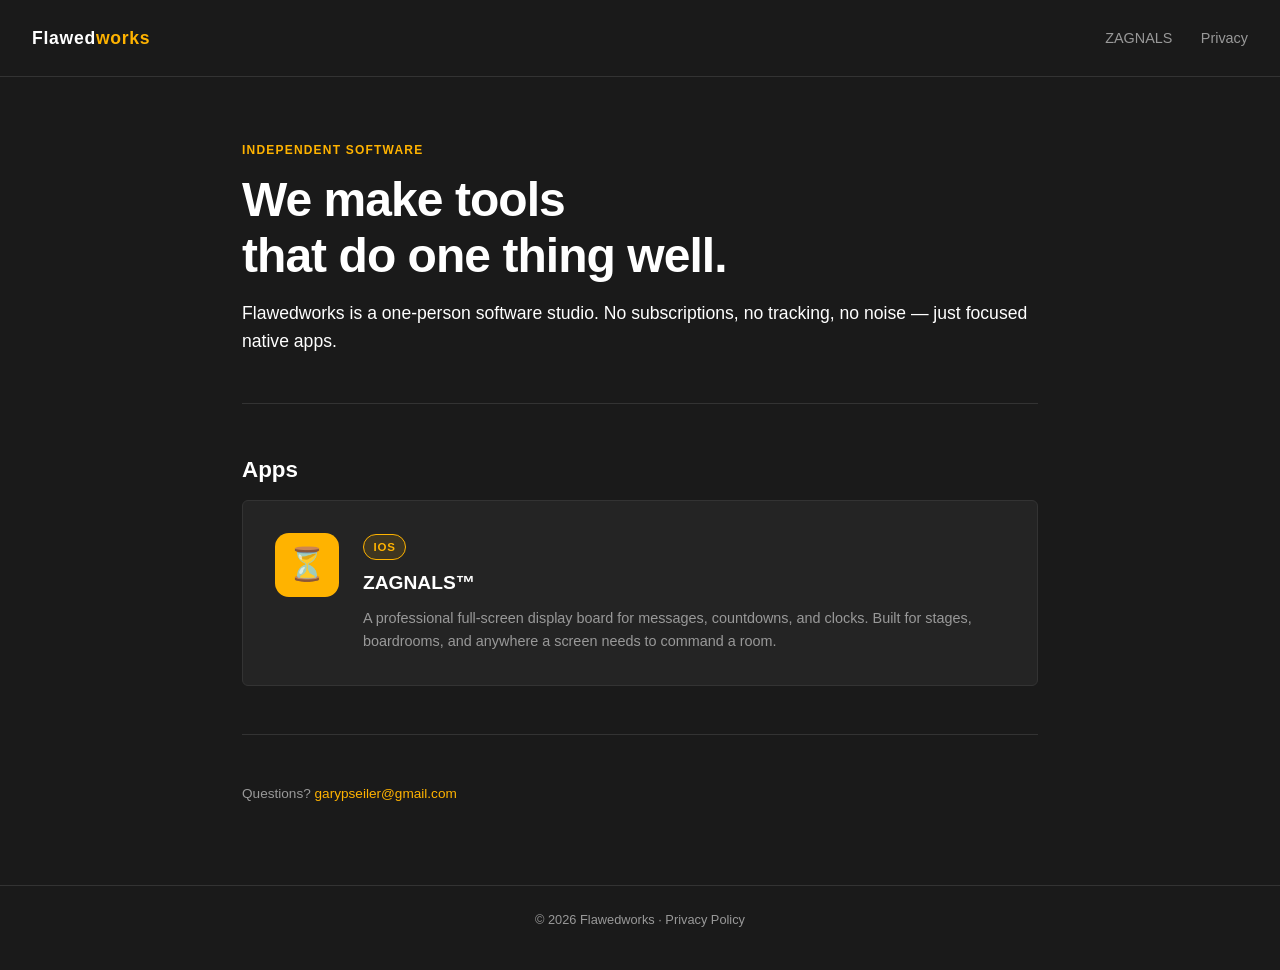
==== index.html @ 297589ea "Initial site — Flawedworks home, ZAGNALS product page, privacy policy" ====
<!DOCTYPE html>
<html lang="en">
<head>
  <meta charset="UTF-8" />
  <meta name="viewport" content="width=device-width, initial-scale=1.0" />
  <title>Flawedworks</title>
  <meta name="description" content="Flawedworks — independent software. Current app: ZAGNALS for iOS." />
  <link rel="stylesheet" href="/css/style.css" />
</head>
<body>

  <header class="site-header">
    <a class="site-logo" href="/">Flawed<span>works</span></a>
    <nav>
      <a href="/zagnals/">ZAGNALS</a>
      <a href="/zagnals/privacy/">Privacy</a>
    </nav>
  </header>

  <main>
    <p class="amber-label">Independent Software</p>
    <h1>We make tools<br>that do one thing well.</h1>
    <p class="lead">Flawedworks is a one-person software studio. No subscriptions, no tracking, no noise — just focused native apps.</p>

    <hr class="divider" />

    <h2>Apps</h2>

    <a class="app-card" href="/zagnals/">
      <div class="app-icon">⏳</div>
      <div class="app-card-body">
        <span class="tag">iOS</span>
        <h3>ZAGNALS™</h3>
        <p>A professional full-screen display board for messages, countdowns, and clocks. Built for stages, boardrooms, and anywhere a screen needs to command a room.</p>
      </div>
    </a>

    <hr class="divider" />

    <p style="color: var(--text-muted); font-size: 0.85rem;">
      Questions? <a href="mailto:garypseiler@gmail.com">garypseiler@gmail.com</a>
    </p>
  </main>

  <footer class="site-footer">
    <p>© 2026 Flawedworks · <a href="/zagnals/privacy/">Privacy Policy</a></p>
  </footer>

</body>
</html>
---- css/style.css ----
/* Flawedworks — Shared Styles */
/* Dark theme: #1A1A1A background, white text, #FFB300 amber accent */

*, *::before, *::after {
  box-sizing: border-box;
  margin: 0;
  padding: 0;
}

:root {
  --bg:        #1A1A1A;
  --bg-card:   #242424;
  --bg-hover:  #2e2e2e;
  --text:      #FFFFFF;
  --text-muted: #999999;
  --amber:     #FFB300;
  --amber-dim: rgba(255, 179, 0, 0.12);
  --border:    #333333;
  --radius:    6px;
}

html {
  font-size: 16px;
  scroll-behavior: smooth;
}

body {
  background-color: var(--bg);
  color: var(--text);
  font-family: -apple-system, BlinkMacSystemFont, "Segoe UI", Roboto, Helvetica, Arial, sans-serif;
  line-height: 1.6;
  min-height: 100vh;
  display: flex;
  flex-direction: column;
}

/* ── Layout ── */

.site-header {
  padding: 1.5rem 2rem;
  border-bottom: 1px solid var(--border);
  display: flex;
  align-items: center;
  justify-content: space-between;
  flex-wrap: wrap;
  gap: 1rem;
}

.site-logo {
  font-size: 1.1rem;
  font-weight: 700;
  letter-spacing: 0.04em;
  color: var(--text);
  text-decoration: none;
}

.site-logo span {
  color: var(--amber);
}

nav a {
  color: var(--text-muted);
  text-decoration: none;
  font-size: 0.9rem;
  margin-left: 1.5rem;
  transition: color 0.15s;
}

nav a:hover,
nav a.active {
  color: var(--amber);
}

main {
  flex: 1;
  width: 100%;
  max-width: 860px;
  margin: 0 auto;
  padding: 4rem 2rem;
}

.site-footer {
  padding: 1.5rem 2rem;
  border-top: 1px solid var(--border);
  text-align: center;
  font-size: 0.8rem;
  color: var(--text-muted);
}

.site-footer a {
  color: var(--text-muted);
  text-decoration: none;
}

.site-footer a:hover {
  color: var(--amber);
}

/* ── Typography ── */

h1 {
  font-size: clamp(2rem, 5vw, 3rem);
  font-weight: 800;
  line-height: 1.15;
  letter-spacing: -0.02em;
  margin-bottom: 1rem;
}

h2 {
  font-size: 1.4rem;
  font-weight: 700;
  margin-top: 2.5rem;
  margin-bottom: 0.75rem;
  color: var(--text);
}

h3 {
  font-size: 1.1rem;
  font-weight: 600;
  margin-top: 1.5rem;
  margin-bottom: 0.5rem;
}

p {
  color: var(--text-muted);
  margin-bottom: 1rem;
}

p.lead {
  font-size: 1.1rem;
  color: var(--text);
}

a {
  color: var(--amber);
  text-decoration: none;
}

a:hover {
  text-decoration: underline;
}

ul, ol {
  padding-left: 1.4rem;
  color: var(--text-muted);
  margin-bottom: 1rem;
}

li {
  margin-bottom: 0.35rem;
}

/* ── Components ── */

.amber-label {
  font-size: 0.75rem;
  font-weight: 700;
  letter-spacing: 0.1em;
  text-transform: uppercase;
  color: var(--amber);
  margin-bottom: 0.75rem;
}

.divider {
  border: none;
  border-top: 1px solid var(--border);
  margin: 3rem 0;
}

/* Amber callout box */
.callout {
  border-left: 4px solid var(--amber);
  background: var(--amber-dim);
  border-radius: 0 var(--radius) var(--radius) 0;
  padding: 1.25rem 1.5rem;
  margin-bottom: 2.5rem;
}

.callout p {
  color: var(--text);
  margin: 0;
  font-size: 1rem;
  line-height: 1.6;
}

.callout strong {
  color: var(--amber);
}

/* App card */
.app-card {
  background: var(--bg-card);
  border: 1px solid var(--border);
  border-radius: var(--radius);
  padding: 2rem;
  display: flex;
  gap: 1.5rem;
  align-items: flex-start;
  text-decoration: none;
  transition: border-color 0.15s, background 0.15s;
}

.app-card:hover {
  border-color: var(--amber);
  background: var(--bg-hover);
  text-decoration: none;
}

.app-icon {
  width: 64px;
  height: 64px;
  border-radius: 14px;
  background: var(--amber);
  display: flex;
  align-items: center;
  justify-content: center;
  font-size: 2rem;
  flex-shrink: 0;
}

.app-card-body h3 {
  margin-top: 0;
  color: var(--text);
  font-size: 1.2rem;
}

.app-card-body p {
  margin: 0;
  font-size: 0.9rem;
}

.tag {
  display: inline-block;
  font-size: 0.72rem;
  font-weight: 600;
  letter-spacing: 0.06em;
  text-transform: uppercase;
  padding: 0.2rem 0.6rem;
  border-radius: 20px;
  background: var(--amber-dim);
  color: var(--amber);
  border: 1px solid var(--amber);
  margin-bottom: 0.5rem;
}

/* CTA button */
.btn {
  display: inline-block;
  padding: 0.75rem 1.75rem;
  border-radius: var(--radius);
  font-weight: 700;
  font-size: 0.95rem;
  letter-spacing: 0.02em;
  cursor: pointer;
  text-decoration: none;
  transition: opacity 0.15s;
}

.btn:hover {
  opacity: 0.85;
  text-decoration: none;
}

.btn-amber {
  background: var(--amber);
  color: #1A1A1A;
}

.btn-outline {
  background: transparent;
  border: 1px solid var(--border);
  color: var(--text-muted);
}

/* Feature list */
.feature-list {
  list-style: none;
  padding: 0;
}

.feature-list li {
  padding: 0.5rem 0;
  padding-left: 1.5rem;
  position: relative;
  color: var(--text-muted);
  border-bottom: 1px solid var(--border);
}

.feature-list li:last-child {
  border-bottom: none;
}

.feature-list li::before {
  content: "—";
  color: var(--amber);
  position: absolute;
  left: 0;
  font-weight: 700;
}

/* ── Responsive ── */

@media (max-width: 600px) {
  main {
    padding: 2.5rem 1.25rem;
  }

  .site-header {
    padding: 1rem 1.25rem;
  }

  .app-card {
    flex-direction: column;
    gap: 1rem;
  }
}
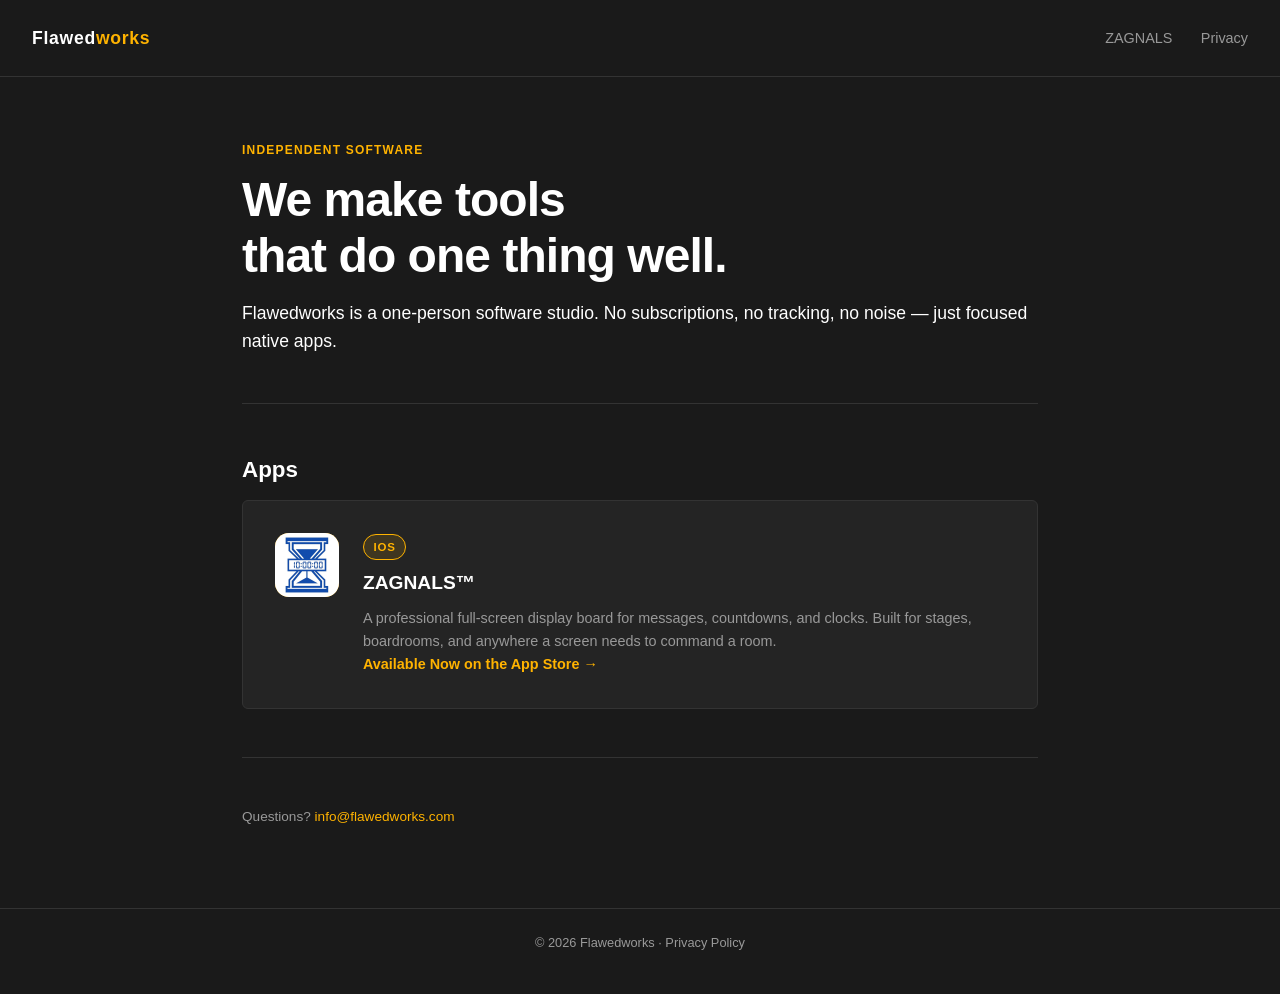
==== commit ff1c02af: "Launch update: App Store live, screenshot gallery, email addresses updated - Replace Coming Soon pla" ====
--- a/index.html
+++ b/index.html
@@ -27,18 +27,19 @@
     <h2>Apps</h2>
 
     <a class="app-card" href="/zagnals/">
-      <div class="app-icon">⏳</div>
+      <div class="app-icon"><img src="/assets/images/zagnals-icon.png" alt="ZAGNALS" /></div>
       <div class="app-card-body">
         <span class="tag">iOS</span>
         <h3>ZAGNALS™</h3>
         <p>A professional full-screen display board for messages, countdowns, and clocks. Built for stages, boardrooms, and anywhere a screen needs to command a room.</p>
+        <p class="available-now">Available Now on the App Store →</p>
       </div>
     </a>
 
     <hr class="divider" />
 
     <p style="color: var(--text-muted); font-size: 0.85rem;">
-      Questions? <a href="mailto:garypseiler@gmail.com">garypseiler@gmail.com</a>
+      Questions? <a href="mailto:info@flawedworks.com">info@flawedworks.com</a>
     </p>
   </main>
 
--- a/css/style.css
+++ b/css/style.css
@@ -298,6 +298,49 @@
   font-weight: 700;
 }
 
+/* App icon image inside .app-icon div */
+.app-icon img {
+  width: 100%;
+  height: 100%;
+  border-radius: 14px;
+  object-fit: cover;
+}
+
+/* Hero app icon on ZAGNALS landing page */
+.app-icon-hero {
+  width: 120px;
+  height: 120px;
+  border-radius: 26px;
+  display: block;
+  margin-bottom: 1.5rem;
+}
+
+/* "Available Now" text inside app card */
+.available-now {
+  font-size: 0.85rem;
+  font-weight: 700;
+  color: var(--amber) !important;
+  margin: 0.5rem 0 0;
+}
+
+/* Screenshot gallery */
+.screenshot-gallery {
+  display: flex;
+  gap: 1rem;
+  overflow-x: auto;
+  padding-bottom: 1rem;
+  margin: 1.5rem 0;
+  scrollbar-color: var(--border) transparent;
+}
+
+.screenshot-gallery img {
+  height: 420px;
+  width: auto;
+  border-radius: var(--radius);
+  border: 1px solid var(--border);
+  flex-shrink: 0;
+}
+
 /* ── Responsive ── */
 
 @media (max-width: 600px) {
@@ -313,4 +356,8 @@
     flex-direction: column;
     gap: 1rem;
   }
-}
+
+  .screenshot-gallery img {
+    height: 300px;
+  }
+}
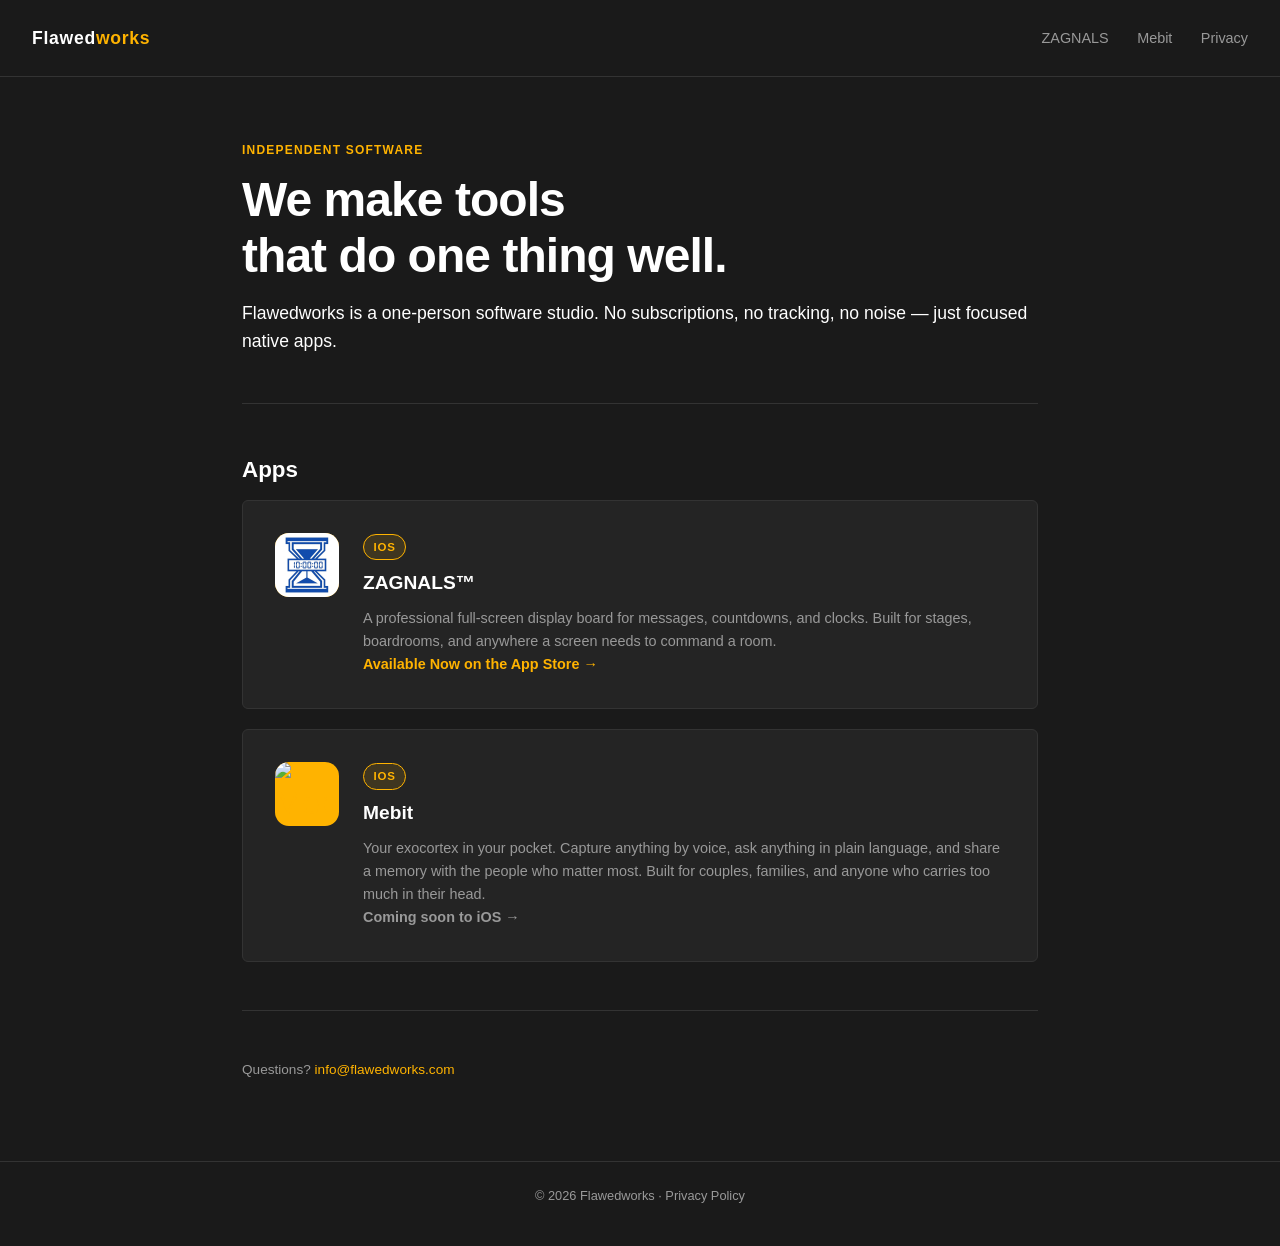
==== commit b000c432: "Add Mebit: product page, invite funnel, privacy + homepage card - /mebit/ — Mebit product/marketing " ====
--- a/index.html
+++ b/index.html
@@ -13,6 +13,7 @@
     <a class="site-logo" href="/">Flawed<span>works</span></a>
     <nav>
       <a href="/zagnals/">ZAGNALS</a>
+      <a href="/mebit/">Mebit</a>
       <a href="/zagnals/privacy/">Privacy</a>
     </nav>
   </header>
@@ -27,12 +28,22 @@
     <h2>Apps</h2>
 
     <a class="app-card" href="/zagnals/">
-      <div class="app-icon"><img src="/assets/images/zagnals-icon.png" alt="ZAGNALS" /></div>
+      <div class="app-icon"><img src="/assets/images/zagnals-icon.png" alt="ZAGNALS" width="64" height="64" /></div>
       <div class="app-card-body">
         <span class="tag">iOS</span>
         <h3>ZAGNALS™</h3>
         <p>A professional full-screen display board for messages, countdowns, and clocks. Built for stages, boardrooms, and anywhere a screen needs to command a room.</p>
         <p class="available-now">Available Now on the App Store →</p>
+      </div>
+    </a>
+
+    <a class="app-card" href="/mebit/" style="margin-top: 1.25rem;">
+      <div class="app-icon"><img src="/assets/images/mebit-icon.png" alt="Mebit" width="64" height="64" /></div>
+      <div class="app-card-body">
+        <span class="tag">iOS</span>
+        <h3>Mebit</h3>
+        <p>Your exocortex in your pocket. Capture anything by voice, ask anything in plain language, and share a memory with the people who matter most. Built for couples, families, and anyone who carries too much in their head.</p>
+        <p class="available-now" style="color: var(--text-muted) !important;">Coming soon to iOS →</p>
       </div>
     </a>
 
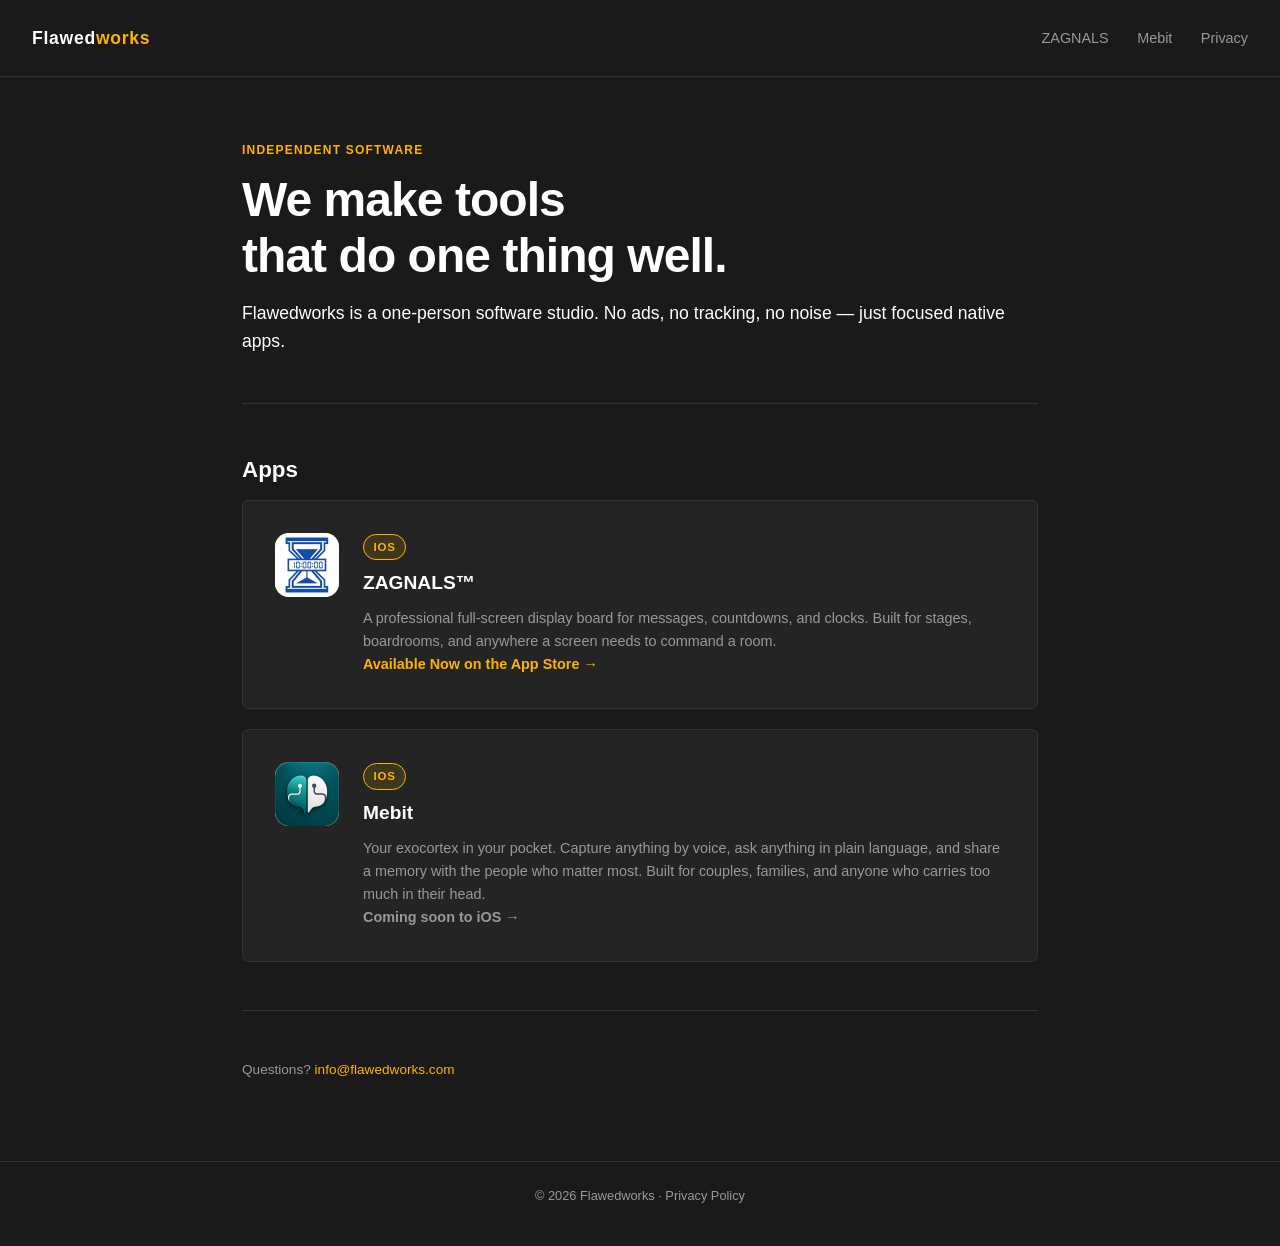
==== commit d3533890: "Update Mebit marketing copy to match shipped monetization - Studio tagline: "No subscriptions" -> "N" ====
--- a/index.html
+++ b/index.html
@@ -21,7 +21,7 @@
   <main>
     <p class="amber-label">Independent Software</p>
     <h1>We make tools<br>that do one thing well.</h1>
-    <p class="lead">Flawedworks is a one-person software studio. No subscriptions, no tracking, no noise — just focused native apps.</p>
+    <p class="lead">Flawedworks is a one-person software studio. No ads, no tracking, no noise — just focused native apps.</p>
 
     <hr class="divider" />
 
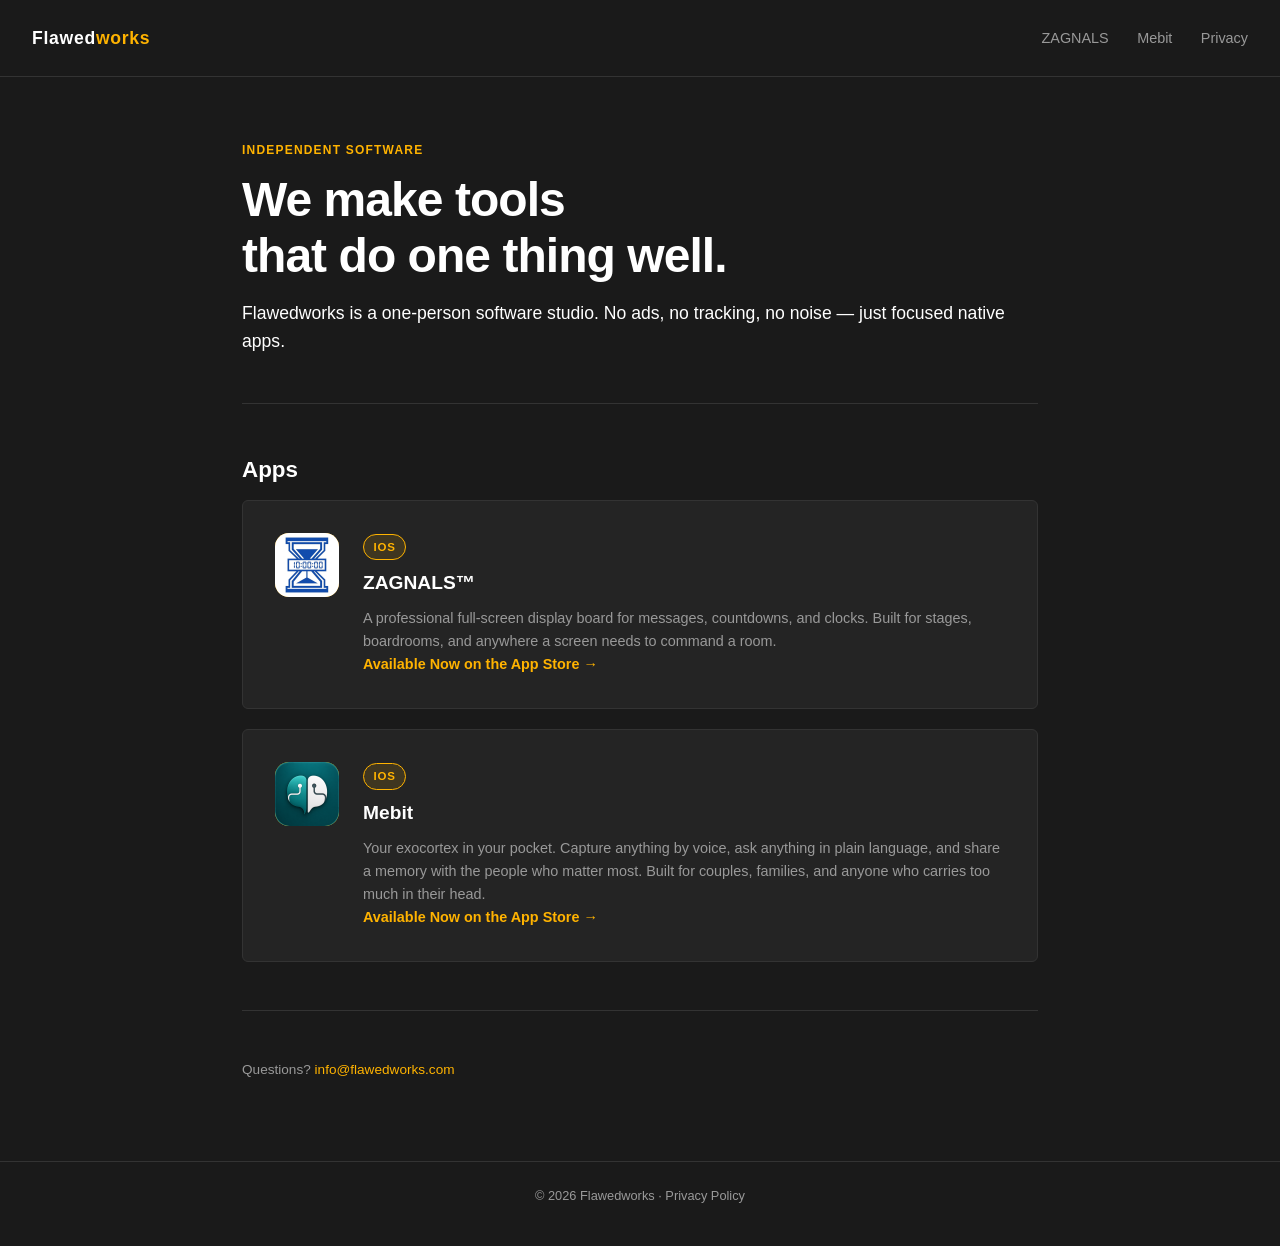
==== commit fe1a2ede: "Homepage: Mebit is live — flip card to "Available Now on the App Store" Co-Authored-By: Claude Opus " ====
--- a/index.html
+++ b/index.html
@@ -43,7 +43,7 @@
         <span class="tag">iOS</span>
         <h3>Mebit</h3>
         <p>Your exocortex in your pocket. Capture anything by voice, ask anything in plain language, and share a memory with the people who matter most. Built for couples, families, and anyone who carries too much in their head.</p>
-        <p class="available-now" style="color: var(--text-muted) !important;">Coming soon to iOS →</p>
+        <p class="available-now">Available Now on the App Store →</p>
       </div>
     </a>
 
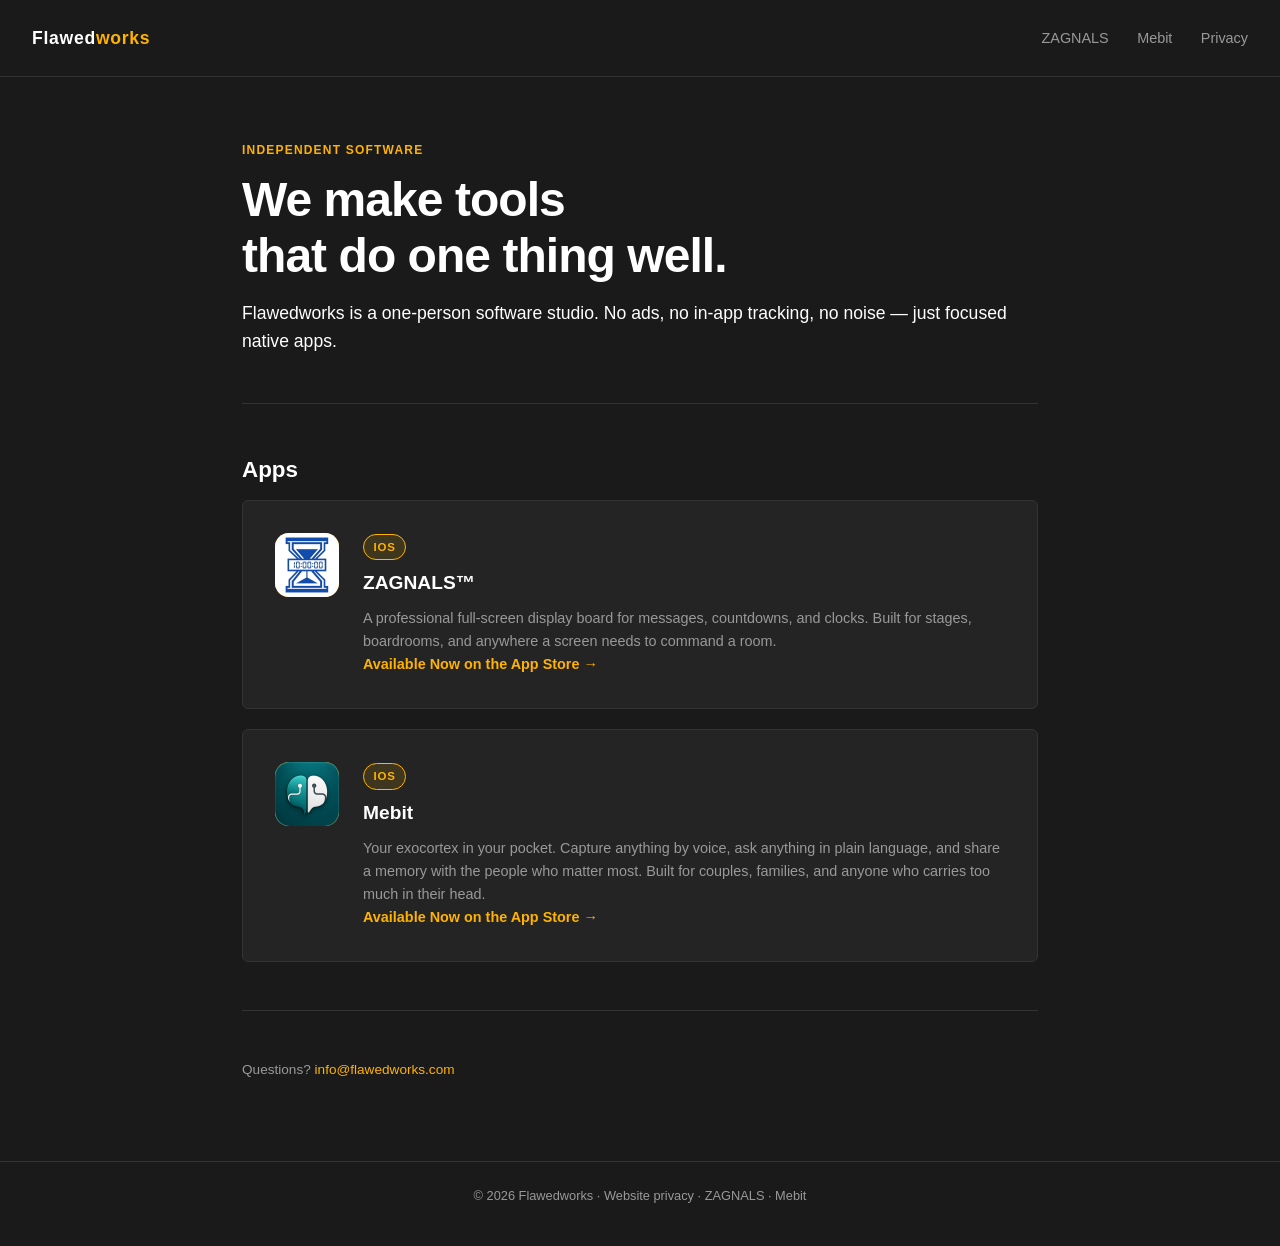
==== commit 86530b28: "Privacy: website analytics disclosure + studio /privacy page Add flawedworks.com website privacy (GA" ====
--- a/index.html
+++ b/index.html
@@ -14,14 +14,14 @@
     <nav>
       <a href="/zagnals/">ZAGNALS</a>
       <a href="/mebit/">Mebit</a>
-      <a href="/zagnals/privacy/">Privacy</a>
+      <a href="/privacy/">Privacy</a>
     </nav>
   </header>
 
   <main>
     <p class="amber-label">Independent Software</p>
     <h1>We make tools<br>that do one thing well.</h1>
-    <p class="lead">Flawedworks is a one-person software studio. No ads, no tracking, no noise — just focused native apps.</p>
+    <p class="lead">Flawedworks is a one-person software studio. No ads, no in-app tracking, no noise — just focused native apps.</p>
 
     <hr class="divider" />
 
@@ -55,7 +55,9 @@
   </main>
 
   <footer class="site-footer">
-    <p>© 2026 Flawedworks · <a href="/zagnals/privacy/">Privacy Policy</a></p>
+    <p>© 2026 Flawedworks · <a href="/privacy/">Website privacy</a> ·
+      <a href="/zagnals/privacy/">ZAGNALS</a> ·
+      <a href="/mebit/privacy/">Mebit</a></p>
   </footer>
 
 </body>
